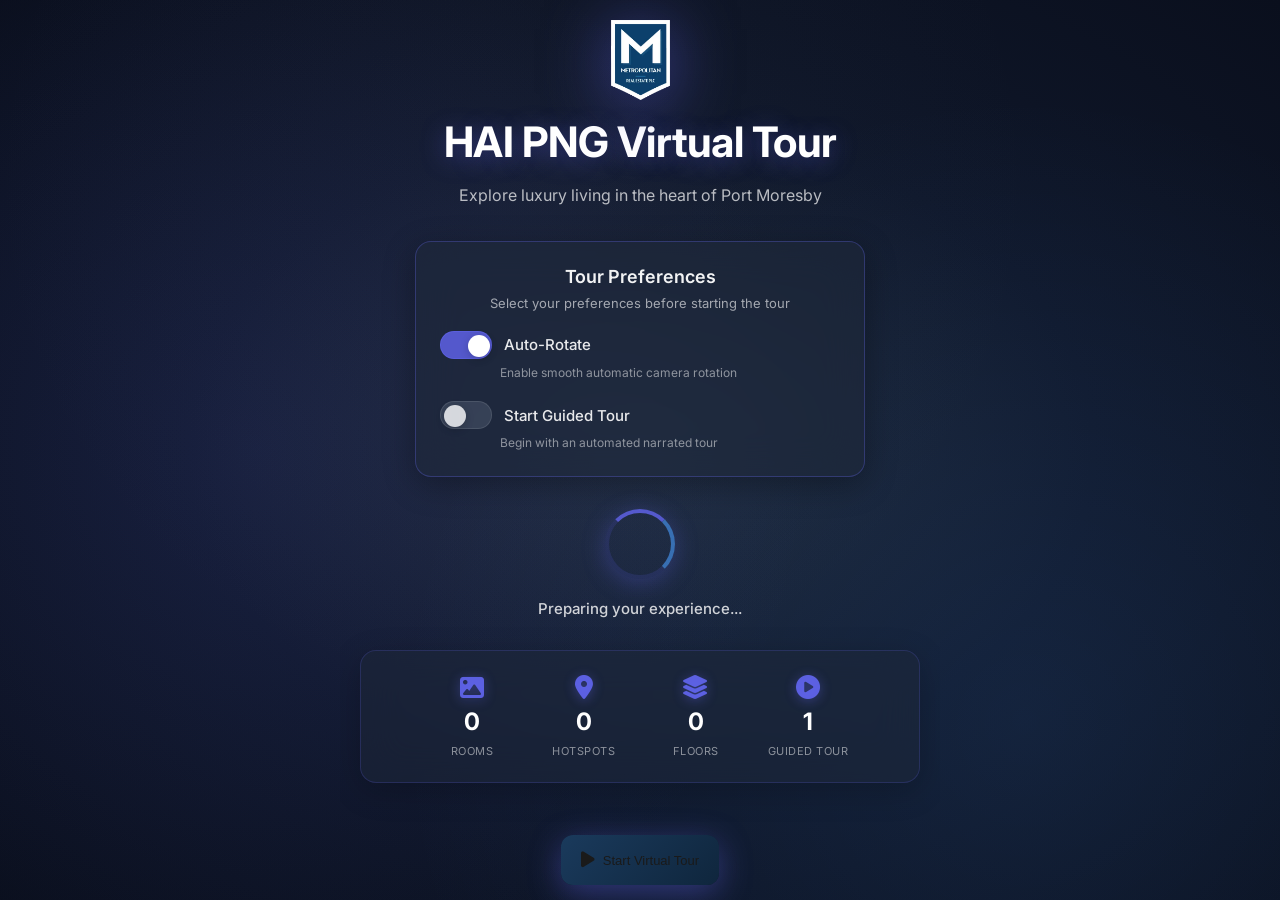
==== offline.html @ 05caba6c "Add PWA deployment docs, mobile fixes, and offline support - Add deployment documentation (DEPLOYMEN" ====
<!DOCTYPE html>
<html lang="en">
<head>
  <meta charset="UTF-8" />
  <meta name="viewport" content="width=device-width, initial-scale=1.0" />
  <meta name="theme-color" content="#6366f1" />
  <title>Offline - HAI PNG Virtual Tour</title>
  <style>
    :root {
      --primary: #6366f1;
      --primary-dark: #4f46e5;
      --secondary: #8b5cf6;
      --accent: #f59e0b;
      --bg-dark: #0f172a;
      --bg-card: #1e293b;
      --text: #f8fafc;
      --text-muted: #94a3b8;
      --success: #10b981;
      --error: #ef4444;
      --radius-md: 12px;
      --shadow-lg: 0 10px 15px -3px rgba(0, 0, 0, 0.3);
    }

    * {
      margin: 0;
      padding: 0;
      box-sizing: border-box;
    }

    body {
      font-family: 'Inter', -apple-system, BlinkMacSystemFont, 'Segoe UI', Roboto, sans-serif;
      background: linear-gradient(135deg, var(--bg-dark) 0%, #1e1b4b 100%);
      color: var(--text);
      min-height: 100vh;
      display: flex;
      align-items: center;
      justify-content: center;
      padding: 20px;
    }

    .offline-container {
      text-align: center;
      max-width: 500px;
      animation: fadeInUp 0.5s ease;
    }

    @keyframes fadeInUp {
      from {
        opacity: 0;
        transform: translateY(30px);
      }
      to {
        opacity: 1;
        transform: translateY(0);
      }
    }

    .offline-icon {
      font-size: 80px;
      margin-bottom: 24px;
      animation: pulse 2s ease infinite;
    }

    @keyframes pulse {
      0%, 100% {
        opacity: 1;
        transform: scale(1);
      }
      50% {
        opacity: 0.7;
        transform: scale(1.05);
      }
    }

    h1 {
      font-size: 32px;
      font-weight: 700;
      margin-bottom: 16px;
      background: linear-gradient(135deg, var(--primary), var(--secondary));
      -webkit-background-clip: text;
      -webkit-text-fill-color: transparent;
      background-clip: text;
    }

    p {
      color: var(--text-muted);
      line-height: 1.6;
      margin-bottom: 24px;
      font-size: 16px;
    }

    .offline-card {
      background: var(--bg-card);
      border-radius: var(--radius-md);
      padding: 24px;
      margin-bottom: 24px;
      box-shadow: var(--shadow-lg);
      border: 1px solid rgba(255, 255, 255, 0.1);
    }

    .status-indicator {
      display: flex;
      align-items: center;
      justify-content: center;
      gap: 12px;
      padding: 16px;
      background: rgba(239, 68, 68, 0.1);
      border-radius: var(--radius-md);
      border: 1px solid var(--error);
      margin-bottom: 20px;
    }

    .status-indicator.online {
      background: rgba(16, 185, 129, 0.1);
      border-color: var(--success);
    }

    .status-dot {
      width: 12px;
      height: 12px;
      border-radius: 50%;
      background: var(--error);
      animation: blink 1.5s ease infinite;
    }

    .status-indicator.online .status-dot {
      background: var(--success);
      animation: none;
    }

    @keyframes blink {
      0%, 100% { opacity: 1; }
      50% { opacity: 0.4; }
    }

    .retry-btn {
      background: linear-gradient(135deg, var(--primary), var(--primary-dark));
      color: white;
      border: none;
      padding: 14px 32px;
      border-radius: var(--radius-md);
      font-size: 16px;
      font-weight: 600;
      cursor: pointer;
      transition: all 0.3s ease;
      display: inline-flex;
      align-items: center;
      gap: 10px;
      box-shadow: var(--shadow-lg);
    }

    .retry-btn:hover {
      transform: translateY(-2px);
      box-shadow: 0 20px 25px -5px rgba(0, 0, 0, 0.4);
    }

    .retry-btn:active {
      transform: translateY(0);
    }

    .retry-btn i {
      font-size: 18px;
    }

    .tips-list {
      text-align: left;
      margin-top: 20px;
    }

    .tip-item {
      display: flex;
      align-items: flex-start;
      gap: 12px;
      padding: 12px;
      background: rgba(255, 255, 255, 0.05);
      border-radius: 8px;
      margin-bottom: 10px;
      font-size: 14px;
      color: var(--text-muted);
    }

    .tip-item i {
      color: var(--primary);
      font-size: 16px;
      margin-top: 2px;
    }

    .cache-info {
      margin-top: 24px;
      padding-top: 24px;
      border-top: 1px solid rgba(255, 255, 255, 0.1);
    }

    .cache-info h3 {
      font-size: 18px;
      margin-bottom: 12px;
      color: var(--text);
    }

    .cache-status {
      display: grid;
      grid-template-columns: repeat(2, 1fr);
      gap: 12px;
      margin-top: 16px;
    }

    .cache-stat {
      background: rgba(255, 255, 255, 0.05);
      padding: 16px;
      border-radius: var(--radius-md);
      text-align: center;
    }

    .cache-stat-value {
      font-size: 24px;
      font-weight: 700;
      color: var(--primary);
      margin-bottom: 4px;
    }

    .cache-stat-label {
      font-size: 12px;
      color: var(--text-muted);
      text-transform: uppercase;
      letter-spacing: 0.5px;
    }

    .logo {
      width: 80px;
      height: 80px;
      margin-bottom: 20px;
      object-fit: contain;
    }

    /* Responsive */
    @media (max-width: 480px) {
      h1 {
        font-size: 24px;
      }

      p {
        font-size: 14px;
      }

      .offline-icon {
        font-size: 60px;
      }

      .cache-status {
        grid-template-columns: 1fr;
      }
    }
  </style>
  <link rel="stylesheet" href="https://cdnjs.cloudflare.com/ajax/libs/font-awesome/6.5.1/css/all.min.css" />
</head>
<body>
  <div class="offline-container">
    <img src="media/tdv-import/skin/logo.png" alt="HAI PNG" class="logo" onerror="this.style.display='none'" />
    
    <div class="offline-icon">
      <i class="fas fa-wifi" style="color: var(--error);"></i>
    </div>

    <h1>You're Offline</h1>
    
    <p>
      It looks like you've lost your internet connection. 
      Don't worry - you can still access cached parts of the virtual tour.
    </p>

    <div class="offline-card">
      <div class="status-indicator" id="status-indicator">
        <span class="status-dot"></span>
        <span id="status-text">No Internet Connection</span>
      </div>

      <button class="retry-btn" onclick="retryConnection()">
        <i class="fas fa-sync-alt"></i>
        <span>Try Again</span>
      </button>

      <div class="tips-list">
        <div class="tip-item">
          <i class="fas fa-check-circle"></i>
          <span>Cached rooms and floor plans are still available</span>
        </div>
        <div class="tip-item">
          <i class="fas fa-check-circle"></i>
          <span>Previously loaded panoramas can be viewed</span>
        </div>
        <div class="tip-item">
          <i class="fas fa-check-circle"></i>
          <span>Navigation between cached scenes works offline</span>
        </div>
        <div class="tip-item">
          <i class="fas fa-exclamation-circle"></i>
          <span>New rooms and high-resolution images require connection</span>
        </div>
      </div>

      <div class="cache-info">
        <h3><i class="fas fa-database"></i> Cached Content</h3>
        <div class="cache-status">
          <div class="cache-stat">
            <div class="cache-stat-value" id="cached-scenes">-</div>
            <div class="cache-stat-label">Cached Scenes</div>
          </div>
          <div class="cache-stat">
            <div class="cache-stat-value" id="cached-size">-</div>
            <div class="cache-stat-label">Cache Size</div>
          </div>
        </div>
      </div>
    </div>

    <p style="font-size: 14px;">
      <i class="fas fa-info-circle"></i> 
      The app will automatically reload when your connection is restored.
    </p>
  </div>

  <script>
    // Monitor online status
    function updateStatus() {
      const indicator = document.getElementById('status-indicator');
      const statusText = document.getElementById('status-text');
      
      if (navigator.onLine) {
        indicator.classList.add('online');
        statusText.textContent = 'Connection Restored!';
        
        // Auto-reload after 1 second
        setTimeout(() => {
          window.location.reload();
        }, 1000);
      } else {
        indicator.classList.remove('online');
        statusText.textContent = 'No Internet Connection';
      }
    }

    // Retry connection
    function retryConnection() {
      if (navigator.onLine) {
        window.location.reload();
      } else {
        // Try to fetch a resource to test connection
        fetch('/?t=' + Date.now(), { 
          method: 'HEAD',
          cache: 'no-cache'
        })
          .then(() => {
            window.location.reload();
          })
          .catch(() => {
            // Still offline - show animation
            const btn = document.querySelector('.retry-btn');
            btn.style.animation = 'shake 0.5s ease';
            setTimeout(() => {
              btn.style.animation = '';
            }, 500);
          });
      }
    }

    // Listen for online/offline events
    window.addEventListener('online', updateStatus);
    window.addEventListener('offline', updateStatus);

    // Check cache status
    async function getCacheStatus() {
      try {
        if ('caches' in window) {
          const cacheNames = await caches.keys();
          let totalItems = 0;
          let totalSize = 0;

          for (const name of cacheNames) {
            if (name.startsWith('hai-tour-')) {
              const cache = await caches.open(name);
              const keys = await cache.keys();
              totalItems += keys.length;
              // Rough size estimate
              totalSize += keys.length * 100 * 1024;
            }
          }

          document.getElementById('cached-scenes').textContent = totalItems;
          document.getElementById('cached-size').textContent = formatSize(totalSize);
        }
      } catch (error) {
        console.error('Failed to get cache status:', error);
      }
    }

    function formatSize(bytes) {
      if (bytes === 0) return '0 B';
      const k = 1024;
      const sizes = ['B', 'KB', 'MB', 'GB'];
      const i = Math.floor(Math.log(bytes) / Math.log(k));
      return Math.round(bytes / Math.pow(k, i) * 10) / 10 + ' ' + sizes[i];
    }

    // Initialize
    updateStatus();
    getCacheStatus();

    // Check initial online status and redirect if online
    if (navigator.onLine) {
      setTimeout(() => {
        window.location.href = '/';
      }, 500);
    }
  </script>

  <style>
    @keyframes shake {
      0%, 100% { transform: translateX(0); }
      25% { transform: translateX(-5px); }
      75% { transform: translateX(5px); }
    }
  </style>
</body>
</html>
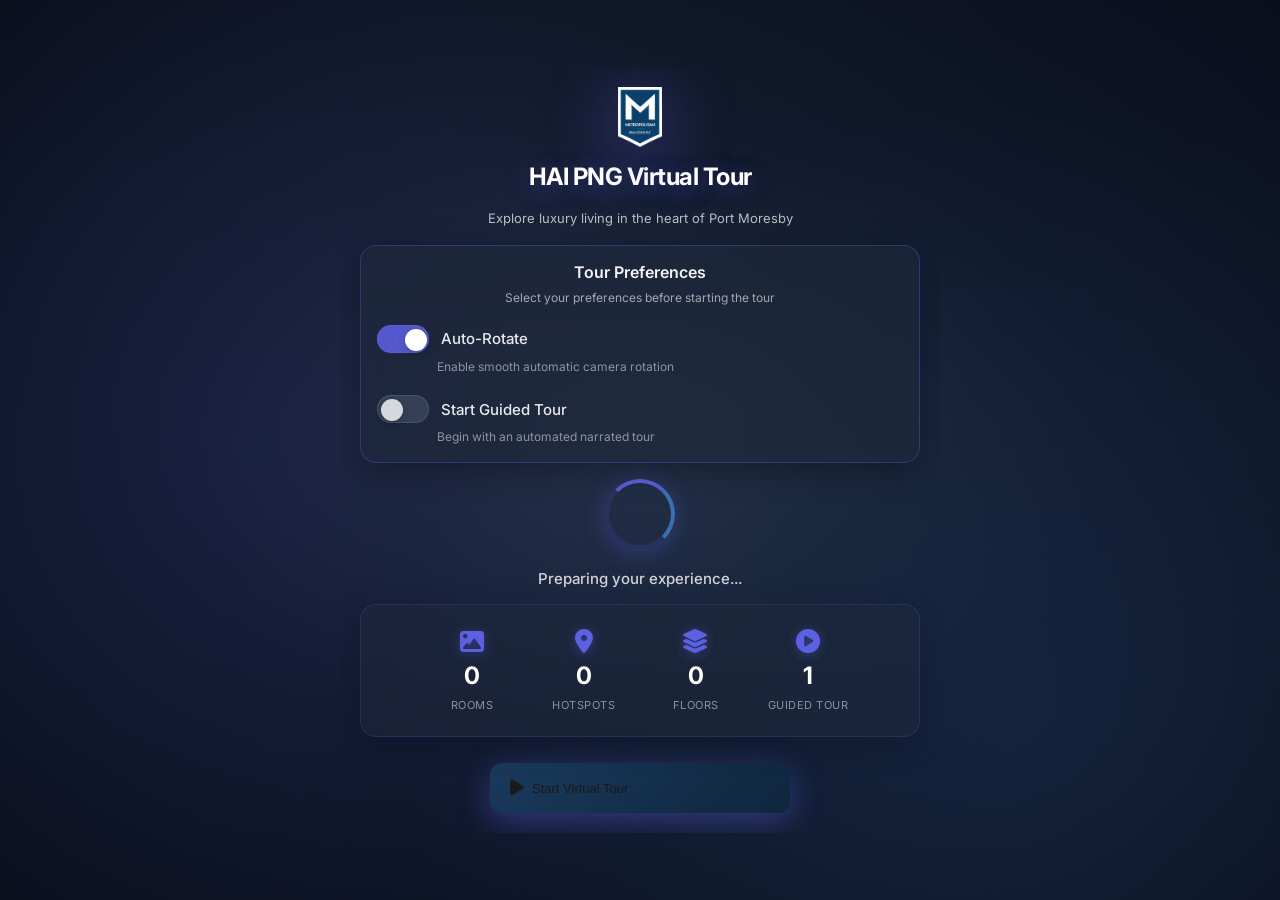
==== commit 0093bed1: "Revamp PWA from scratch (v7.0.0) Major overhaul of PWA implementation with modern best practices:  M" ====
--- a/offline.html
+++ b/offline.html
@@ -2,23 +2,36 @@
 <html lang="en">
 <head>
   <meta charset="UTF-8" />
-  <meta name="viewport" content="width=device-width, initial-scale=1.0" />
+  <meta name="viewport" content="width=device-width, initial-scale=1.0, viewport-fit=cover" />
   <meta name="theme-color" content="#6366f1" />
+  <meta name="apple-mobile-web-app-capable" content="yes" />
+  <meta name="apple-mobile-web-app-status-bar-style" content="black-translucent" />
   <title>Offline - HAI PNG Virtual Tour</title>
+  <link rel="manifest" href="/manifest.json" />
+  <link rel="icon" type="image/png" sizes="32x32" href="/media/pwa/favicon.ico" />
+  <link rel="apple-touch-icon" href="/media/pwa/apple-touch-icon.png" />
+  <link rel="stylesheet" href="https://cdnjs.cloudflare.com/ajax/libs/font-awesome/6.5.1/css/all.min.css" />
   <style>
     :root {
       --primary: #6366f1;
       --primary-dark: #4f46e5;
+      --primary-light: #818cf8;
       --secondary: #8b5cf6;
       --accent: #f59e0b;
       --bg-dark: #0f172a;
       --bg-card: #1e293b;
+      --bg-elevated: #334155;
       --text: #f8fafc;
       --text-muted: #94a3b8;
       --success: #10b981;
       --error: #ef4444;
+      --warning: #f59e0b;
+      --radius-sm: 8px;
       --radius-md: 12px;
-      --shadow-lg: 0 10px 15px -3px rgba(0, 0, 0, 0.3);
+      --radius-lg: 16px;
+      --shadow-md: 0 4px 6px -1px rgba(0, 0, 0, 0.3);
+      --shadow-lg: 0 10px 15px -3px rgba(0, 0, 0, 0.4);
+      --shadow-xl: 0 20px 25px -5px rgba(0, 0, 0, 0.5);
     }
 
     * {
@@ -29,25 +42,66 @@
 
     body {
       font-family: 'Inter', -apple-system, BlinkMacSystemFont, 'Segoe UI', Roboto, sans-serif;
-      background: linear-gradient(135deg, var(--bg-dark) 0%, #1e1b4b 100%);
+      background: linear-gradient(135deg, var(--bg-dark) 0%, #1e1b4b 50%, #312e81 100%);
       color: var(--text);
       min-height: 100vh;
       display: flex;
       align-items: center;
       justify-content: center;
       padding: 20px;
+      overflow-x: hidden;
+    }
+
+    /* Animated background */
+    .bg-animation {
+      position: fixed;
+      top: 0;
+      left: 0;
+      width: 100%;
+      height: 100%;
+      pointer-events: none;
+      overflow: hidden;
+      z-index: -1;
+    }
+
+    .bg-particle {
+      position: absolute;
+      width: 4px;
+      height: 4px;
+      background: var(--primary);
+      border-radius: 50%;
+      opacity: 0.3;
+      animation: float 15s infinite;
+    }
+
+    @keyframes float {
+      0%, 100% {
+        transform: translateY(100vh) rotate(0deg);
+        opacity: 0;
+      }
+      10% {
+        opacity: 0.3;
+      }
+      90% {
+        opacity: 0.3;
+      }
+      100% {
+        transform: translateY(-100vh) rotate(720deg);
+        opacity: 0;
+      }
     }
 
     .offline-container {
       text-align: center;
-      max-width: 500px;
-      animation: fadeInUp 0.5s ease;
+      max-width: 600px;
+      width: 100%;
+      animation: fadeInUp 0.6s ease;
     }
 
     @keyframes fadeInUp {
       from {
         opacity: 0;
-        transform: translateY(30px);
+        transform: translateY(40px);
       }
       to {
         opacity: 1;
@@ -55,47 +109,113 @@
       }
     }
 
+    .logo {
+      width: 100px;
+      height: 100px;
+      margin-bottom: 24px;
+      object-fit: contain;
+      filter: drop-shadow(0 0 20px rgba(99, 102, 241, 0.4));
+      animation: logoPulse 3s ease infinite;
+    }
+
+    @keyframes logoPulse {
+      0%, 100% {
+        filter: drop-shadow(0 0 20px rgba(99, 102, 241, 0.4));
+        transform: scale(1);
+      }
+      50% {
+        filter: drop-shadow(0 0 30px rgba(99, 102, 241, 0.6));
+        transform: scale(1.05);
+      }
+    }
+
+    .offline-icon-wrapper {
+      position: relative;
+      display: inline-block;
+      margin-bottom: 24px;
+    }
+
     .offline-icon {
       font-size: 80px;
-      margin-bottom: 24px;
-      animation: pulse 2s ease infinite;
-    }
-
-    @keyframes pulse {
-      0%, 100% {
-        opacity: 1;
-        transform: scale(1);
-      }
-      50% {
-        opacity: 0.7;
-        transform: scale(1.05);
-      }
-    }
-
-    h1 {
-      font-size: 32px;
-      font-weight: 700;
-      margin-bottom: 16px;
       background: linear-gradient(135deg, var(--primary), var(--secondary));
       -webkit-background-clip: text;
       -webkit-text-fill-color: transparent;
       background-clip: text;
-    }
-
-    p {
+      animation: pulse 2s ease infinite;
+    }
+
+    .offline-icon-ring {
+      position: absolute;
+      top: 50%;
+      left: 50%;
+      transform: translate(-50%, -50%);
+      width: 120px;
+      height: 120px;
+      border: 2px solid var(--primary);
+      border-radius: 50%;
+      animation: ripple 2s ease-out infinite;
+      opacity: 0;
+    }
+
+    .offline-icon-ring:nth-child(2) {
+      animation-delay: 0.6s;
+    }
+
+    .offline-icon-ring:nth-child(3) {
+      animation-delay: 1.2s;
+    }
+
+    @keyframes ripple {
+      0% {
+        width: 80px;
+        height: 80px;
+        opacity: 0.8;
+      }
+      100% {
+        width: 200px;
+        height: 200px;
+        opacity: 0;
+      }
+    }
+
+    @keyframes pulse {
+      0%, 100% {
+        transform: scale(1);
+      }
+      50% {
+        transform: scale(1.1);
+      }
+    }
+
+    h1 {
+      font-size: 36px;
+      font-weight: 800;
+      margin-bottom: 16px;
+      background: linear-gradient(135deg, var(--primary), var(--secondary), var(--primary-light));
+      -webkit-background-clip: text;
+      -webkit-text-fill-color: transparent;
+      background-clip: text;
+      letter-spacing: -0.5px;
+    }
+
+    .subtitle {
       color: var(--text-muted);
       line-height: 1.6;
-      margin-bottom: 24px;
+      margin-bottom: 32px;
       font-size: 16px;
-    }
-
-    .offline-card {
+      max-width: 500px;
+      margin-left: auto;
+      margin-right: auto;
+    }
+
+    .status-card {
       background: var(--bg-card);
-      border-radius: var(--radius-md);
+      border-radius: var(--radius-lg);
       padding: 24px;
       margin-bottom: 24px;
       box-shadow: var(--shadow-lg);
       border: 1px solid rgba(255, 255, 255, 0.1);
+      backdrop-filter: blur(10px);
     }
 
     .status-indicator {
@@ -106,13 +226,14 @@
       padding: 16px;
       background: rgba(239, 68, 68, 0.1);
       border-radius: var(--radius-md);
-      border: 1px solid var(--error);
+      border: 1px solid rgba(239, 68, 68, 0.3);
       margin-bottom: 20px;
+      transition: all 0.3s ease;
     }
 
     .status-indicator.online {
       background: rgba(16, 185, 129, 0.1);
-      border-color: var(--success);
+      border-color: rgba(16, 185, 129, 0.3);
     }
 
     .status-dot {
@@ -121,11 +242,13 @@
       border-radius: 50%;
       background: var(--error);
       animation: blink 1.5s ease infinite;
+      box-shadow: 0 0 10px var(--error);
     }
 
     .status-indicator.online .status-dot {
       background: var(--success);
       animation: none;
+      box-shadow: 0 0 10px var(--success);
     }
 
     @keyframes blink {
@@ -133,112 +256,237 @@
       50% { opacity: 0.4; }
     }
 
-    .retry-btn {
-      background: linear-gradient(135deg, var(--primary), var(--primary-dark));
-      color: white;
-      border: none;
-      padding: 14px 32px;
+    .status-text {
+      font-size: 15px;
+      font-weight: 600;
+    }
+
+    .action-buttons {
+      display: flex;
+      gap: 12px;
+      justify-content: center;
+      flex-wrap: wrap;
+      margin-bottom: 20px;
+    }
+
+    .btn {
+      display: inline-flex;
+      align-items: center;
+      gap: 10px;
+      padding: 14px 28px;
       border-radius: var(--radius-md);
-      font-size: 16px;
+      font-size: 15px;
       font-weight: 600;
       cursor: pointer;
       transition: all 0.3s ease;
-      display: inline-flex;
-      align-items: center;
-      gap: 10px;
+      border: none;
+      text-decoration: none;
+    }
+
+    .btn-primary {
+      background: linear-gradient(135deg, var(--primary), var(--primary-dark));
+      color: white;
+      box-shadow: var(--shadow-md);
+    }
+
+    .btn-primary:hover {
+      transform: translateY(-2px);
       box-shadow: var(--shadow-lg);
     }
 
-    .retry-btn:hover {
-      transform: translateY(-2px);
-      box-shadow: 0 20px 25px -5px rgba(0, 0, 0, 0.4);
-    }
-
-    .retry-btn:active {
+    .btn-primary:active {
       transform: translateY(0);
     }
 
-    .retry-btn i {
-      font-size: 18px;
-    }
-
-    .tips-list {
+    .btn-secondary {
+      background: var(--bg-elevated);
+      color: var(--text);
+      border: 1px solid rgba(255, 255, 255, 0.1);
+    }
+
+    .btn-secondary:hover {
+      background: var(--bg-card);
+      border-color: var(--primary);
+    }
+
+    .features-grid {
+      display: grid;
+      grid-template-columns: repeat(auto-fit, minmax(200px, 1fr));
+      gap: 12px;
+      margin-top: 20px;
       text-align: left;
-      margin-top: 20px;
-    }
-
-    .tip-item {
+    }
+
+    .feature-item {
       display: flex;
       align-items: flex-start;
       gap: 12px;
-      padding: 12px;
+      padding: 16px;
       background: rgba(255, 255, 255, 0.05);
-      border-radius: 8px;
-      margin-bottom: 10px;
+      border-radius: var(--radius-md);
+      border: 1px solid rgba(255, 255, 255, 0.05);
+      transition: all 0.3s ease;
+    }
+
+    .feature-item:hover {
+      background: rgba(255, 255, 255, 0.08);
+      border-color: rgba(99, 102, 241, 0.3);
+      transform: translateY(-2px);
+    }
+
+    .feature-icon {
+      width: 40px;
+      height: 40px;
+      display: flex;
+      align-items: center;
+      justify-content: center;
+      background: linear-gradient(135deg, var(--primary), var(--secondary));
+      border-radius: var(--radius-sm);
+      flex-shrink: 0;
+    }
+
+    .feature-icon i {
+      font-size: 18px;
+      color: white;
+    }
+
+    .feature-content {
+      flex: 1;
+    }
+
+    .feature-title {
       font-size: 14px;
+      font-weight: 600;
+      margin-bottom: 4px;
+      color: var(--text);
+    }
+
+    .feature-desc {
+      font-size: 13px;
       color: var(--text-muted);
-    }
-
-    .tip-item i {
-      color: var(--primary);
-      font-size: 16px;
-      margin-top: 2px;
-    }
-
-    .cache-info {
+      line-height: 1.4;
+    }
+
+    .cache-stats {
       margin-top: 24px;
       padding-top: 24px;
       border-top: 1px solid rgba(255, 255, 255, 0.1);
     }
 
-    .cache-info h3 {
+    .cache-stats h3 {
       font-size: 18px;
-      margin-bottom: 12px;
+      margin-bottom: 16px;
       color: var(--text);
-    }
-
-    .cache-status {
+      display: flex;
+      align-items: center;
+      gap: 8px;
+    }
+
+    .cache-stats h3 i {
+      color: var(--primary);
+    }
+
+    .stats-grid {
       display: grid;
-      grid-template-columns: repeat(2, 1fr);
+      grid-template-columns: repeat(auto-fit, minmax(120px, 1fr));
       gap: 12px;
-      margin-top: 16px;
-    }
-
-    .cache-stat {
+    }
+
+    .stat-card {
       background: rgba(255, 255, 255, 0.05);
       padding: 16px;
       border-radius: var(--radius-md);
       text-align: center;
-    }
-
-    .cache-stat-value {
-      font-size: 24px;
+      border: 1px solid rgba(255, 255, 255, 0.05);
+      transition: all 0.3s ease;
+    }
+
+    .stat-card:hover {
+      border-color: rgba(99, 102, 241, 0.3);
+      background: rgba(255, 255, 255, 0.08);
+    }
+
+    .stat-value {
+      font-size: 28px;
       font-weight: 700;
-      color: var(--primary);
+      background: linear-gradient(135deg, var(--primary), var(--secondary));
+      -webkit-background-clip: text;
+      -webkit-text-fill-color: transparent;
+      background-clip: text;
       margin-bottom: 4px;
     }
 
-    .cache-stat-label {
+    .stat-label {
       font-size: 12px;
       color: var(--text-muted);
       text-transform: uppercase;
       letter-spacing: 0.5px;
-    }
-
-    .logo {
-      width: 80px;
-      height: 80px;
-      margin-bottom: 20px;
-      object-fit: contain;
+      font-weight: 500;
+    }
+
+    .tips-section {
+      margin-top: 24px;
+      padding: 20px;
+      background: rgba(99, 102, 241, 0.1);
+      border-radius: var(--radius-md);
+      border: 1px solid rgba(99, 102, 241, 0.2);
+    }
+
+    .tips-section h4 {
+      font-size: 16px;
+      margin-bottom: 12px;
+      color: var(--primary-light);
+      display: flex;
+      align-items: center;
+      gap: 8px;
+    }
+
+    .tips-list {
+      list-style: none;
+      padding: 0;
+    }
+
+    .tip-item {
+      display: flex;
+      align-items: flex-start;
+      gap: 10px;
+      padding: 8px 0;
+      font-size: 14px;
+      color: var(--text-muted);
+    }
+
+    .tip-item i {
+      color: var(--success);
+      margin-top: 2px;
+      flex-shrink: 0;
+    }
+
+    .tip-item.warning i {
+      color: var(--warning);
+    }
+
+    /* Loading spinner */
+    .spinner {
+      width: 40px;
+      height: 40px;
+      border: 3px solid rgba(99, 102, 241, 0.2);
+      border-top-color: var(--primary);
+      border-radius: 50%;
+      animation: spin 1s linear infinite;
+      margin: 20px auto;
+    }
+
+    @keyframes spin {
+      to { transform: rotate(360deg); }
     }
 
     /* Responsive */
-    @media (max-width: 480px) {
+    @media (max-width: 640px) {
       h1 {
-        font-size: 24px;
-      }
-
-      p {
+        font-size: 28px;
+      }
+
+      .subtitle {
         font-size: 14px;
       }
 
@@ -246,93 +494,187 @@
         font-size: 60px;
       }
 
-      .cache-status {
+      .logo {
+        width: 80px;
+        height: 80px;
+      }
+
+      .action-buttons {
+        flex-direction: column;
+      }
+
+      .btn {
+        width: 100%;
+        justify-content: center;
+      }
+
+      .features-grid {
         grid-template-columns: 1fr;
       }
+
+      .stats-grid {
+        grid-template-columns: repeat(2, 1fr);
+      }
     }
   </style>
-  <link rel="stylesheet" href="https://cdnjs.cloudflare.com/ajax/libs/font-awesome/6.5.1/css/all.min.css" />
 </head>
 <body>
+  <!-- Background animation -->
+  <div class="bg-animation" id="bg-animation"></div>
+
   <div class="offline-container">
-    <img src="media/tdv-import/skin/logo.png" alt="HAI PNG" class="logo" onerror="this.style.display='none'" />
-    
-    <div class="offline-icon">
-      <i class="fas fa-wifi" style="color: var(--error);"></i>
+    <!-- Logo -->
+    <img src="/media/tdv-import/skin/logo.png" alt="HAI PNG" class="logo" 
+         onerror="this.onerror=null; this.style.background='linear-gradient(135deg, var(--primary), var(--secondary))'; this.style.borderRadius='16px';" />
+
+    <!-- Offline Icon -->
+    <div class="offline-icon-wrapper">
+      <div class="offline-icon-ring"></div>
+      <div class="offline-icon-ring"></div>
+      <div class="offline-icon-ring"></div>
+      <i class="fas fa-wifi offline-icon"></i>
     </div>
 
+    <!-- Title -->
     <h1>You're Offline</h1>
-    
-    <p>
-      It looks like you've lost your internet connection. 
-      Don't worry - you can still access cached parts of the virtual tour.
+    <p class="subtitle">
+      No worries! You can still access cached parts of the virtual tour.
+      Your connection will be automatically restored when you're back online.
     </p>
 
-    <div class="offline-card">
+    <!-- Status Card -->
+    <div class="status-card">
+      <!-- Connection Status -->
       <div class="status-indicator" id="status-indicator">
         <span class="status-dot"></span>
-        <span id="status-text">No Internet Connection</span>
+        <span class="status-text" id="status-text">No Internet Connection</span>
       </div>
 
-      <button class="retry-btn" onclick="retryConnection()">
-        <i class="fas fa-sync-alt"></i>
-        <span>Try Again</span>
-      </button>
-
-      <div class="tips-list">
-        <div class="tip-item">
-          <i class="fas fa-check-circle"></i>
-          <span>Cached rooms and floor plans are still available</span>
+      <!-- Action Buttons -->
+      <div class="action-buttons">
+        <button class="btn btn-primary" onclick="retryConnection()">
+          <i class="fas fa-sync-alt"></i>
+          <span>Try Again</span>
+        </button>
+        <a href="/index.html" class="btn btn-secondary">
+          <i class="fas fa-home"></i>
+          <span>Go Home</span>
+        </a>
+      </div>
+
+      <!-- Features -->
+      <div class="features-grid">
+        <div class="feature-item">
+          <div class="feature-icon">
+            <i class="fas fa-check"></i>
+          </div>
+          <div class="feature-content">
+            <div class="feature-title">Cached Scenes</div>
+            <div class="feature-desc">Previously loaded rooms are available offline</div>
+          </div>
         </div>
-        <div class="tip-item">
-          <i class="fas fa-check-circle"></i>
-          <span>Previously loaded panoramas can be viewed</span>
+        <div class="feature-item">
+          <div class="feature-icon">
+            <i class="fas fa-layer-group"></i>
+          </div>
+          <div class="feature-content">
+            <div class="feature-title">Floor Plans</div>
+            <div class="feature-desc">View cached floor plan layouts</div>
+          </div>
         </div>
-        <div class="tip-item">
-          <i class="fas fa-check-circle"></i>
-          <span>Navigation between cached scenes works offline</span>
+        <div class="feature-item">
+          <div class="feature-icon">
+            <i class="fas fa-compass"></i>
+          </div>
+          <div class="feature-content">
+            <div class="feature-title">Navigation</div>
+            <div class="feature-desc">Navigate between cached scenes</div>
+          </div>
         </div>
-        <div class="tip-item">
-          <i class="fas fa-exclamation-circle"></i>
-          <span>New rooms and high-resolution images require connection</span>
+        <div class="feature-item warning">
+          <div class="feature-icon">
+            <i class="fas fa-exclamation-triangle"></i>
+          </div>
+          <div class="feature-content">
+            <div class="feature-title">Limited Access</div>
+            <div class="feature-desc">New content requires internet connection</div>
+          </div>
         </div>
       </div>
 
-      <div class="cache-info">
+      <!-- Cache Stats -->
+      <div class="cache-stats">
         <h3><i class="fas fa-database"></i> Cached Content</h3>
-        <div class="cache-status">
-          <div class="cache-stat">
-            <div class="cache-stat-value" id="cached-scenes">-</div>
-            <div class="cache-stat-label">Cached Scenes</div>
-          </div>
-          <div class="cache-stat">
-            <div class="cache-stat-value" id="cached-size">-</div>
-            <div class="cache-stat-label">Cache Size</div>
+        <div class="stats-grid">
+          <div class="stat-card">
+            <div class="stat-value" id="stat-scenes">-</div>
+            <div class="stat-label">Scenes</div>
+          </div>
+          <div class="stat-card">
+            <div class="stat-value" id="stat-size">-</div>
+            <div class="stat-label">Cache Size</div>
+          </div>
+          <div class="stat-card">
+            <div class="stat-value" id="stat-ready">-</div>
+            <div class="stat-label">Ready</div>
+          </div>
+          <div class="stat-card">
+            <div class="stat-value" id="stat-version">-</div>
+            <div class="stat-label">Version</div>
           </div>
         </div>
       </div>
     </div>
 
-    <p style="font-size: 14px;">
-      <i class="fas fa-info-circle"></i> 
-      The app will automatically reload when your connection is restored.
-    </p>
+    <!-- Tips Section -->
+    <div class="tips-section">
+      <h4><i class="fas fa-lightbulb"></i> Tips</h4>
+      <ul class="tips-list">
+        <li class="tip-item">
+          <i class="fas fa-check-circle"></i>
+          <span>The app will automatically reload when your connection is restored</span>
+        </li>
+        <li class="tip-item">
+          <i class="fas fa-check-circle"></i>
+          <span>Download more content for offline use when you're back online</span>
+        </li>
+        <li class="tip-item">
+          <i class="fas fa-check-circle"></i>
+          <span>Check your WiFi settings or mobile data connection</span>
+        </li>
+      </ul>
+    </div>
   </div>
 
   <script>
+    // Create background particles
+    function createParticles() {
+      const container = document.getElementById('bg-animation');
+      const particleCount = 20;
+
+      for (let i = 0; i < particleCount; i++) {
+        const particle = document.createElement('div');
+        particle.className = 'bg-particle';
+        particle.style.left = Math.random() * 100 + '%';
+        particle.style.animationDelay = Math.random() * 15 + 's';
+        particle.style.animationDuration = (15 + Math.random() * 10) + 's';
+        container.appendChild(particle);
+      }
+    }
+
     // Monitor online status
     function updateStatus() {
       const indicator = document.getElementById('status-indicator');
       const statusText = document.getElementById('status-text');
-      
+
       if (navigator.onLine) {
         indicator.classList.add('online');
-        statusText.textContent = 'Connection Restored!';
-        
-        // Auto-reload after 1 second
+        statusText.textContent = 'Connection Restored! Reloading...';
+
+        // Auto-reload after 1.5 seconds
         setTimeout(() => {
-          window.location.reload();
-        }, 1000);
+          window.location.href = '/index.html';
+        }, 1500);
       } else {
         indicator.classList.remove('online');
         statusText.textContent = 'No Internet Connection';
@@ -340,60 +682,120 @@
     }
 
     // Retry connection
-    function retryConnection() {
+    async function retryConnection() {
+      const btn = event.currentTarget;
+      const originalContent = btn.innerHTML;
+      
+      // Show loading state
+      btn.innerHTML = '<i class="fas fa-spinner fa-spin"></i><span>Checking...</span>';
+      btn.disabled = true;
+
       if (navigator.onLine) {
-        window.location.reload();
-      } else {
         // Try to fetch a resource to test connection
-        fetch('/?t=' + Date.now(), { 
-          method: 'HEAD',
-          cache: 'no-cache'
-        })
-          .then(() => {
-            window.location.reload();
-          })
-          .catch(() => {
-            // Still offline - show animation
-            const btn = document.querySelector('.retry-btn');
-            btn.style.animation = 'shake 0.5s ease';
-            setTimeout(() => {
-              btn.style.animation = '';
-            }, 500);
+        try {
+          const response = await fetch('/index.html?t=' + Date.now(), {
+            method: 'HEAD',
+            cache: 'no-cache'
           });
-      }
-    }
-
-    // Listen for online/offline events
-    window.addEventListener('online', updateStatus);
-    window.addEventListener('offline', updateStatus);
-
-    // Check cache status
+
+          if (response.ok) {
+            window.location.href = '/index.html';
+            return;
+          }
+        } catch (error) {
+          console.log('Connection test failed:', error);
+        }
+      }
+
+      // Still offline
+      btn.innerHTML = originalContent;
+      btn.disabled = false;
+
+      // Shake animation
+      btn.style.animation = 'shake 0.5s ease';
+      setTimeout(() => {
+        btn.style.animation = '';
+      }, 500);
+    }
+
+    // Get cache status from service worker
     async function getCacheStatus() {
       try {
-        if ('caches' in window) {
-          const cacheNames = await caches.keys();
-          let totalItems = 0;
-          let totalSize = 0;
-
-          for (const name of cacheNames) {
-            if (name.startsWith('hai-tour-')) {
-              const cache = await caches.open(name);
-              const keys = await cache.keys();
-              totalItems += keys.length;
-              // Rough size estimate
-              totalSize += keys.length * 100 * 1024;
+        if ('serviceWorker' in navigator && 'caches' in window) {
+          // Try to get status from SW
+          if (navigator.serviceWorker.controller) {
+            const status = await new Promise((resolve) => {
+              const channel = new MessageChannel();
+              channel.port1.onmessage = (event) => {
+                resolve(event.data);
+              };
+              navigator.serviceWorker.controller.postMessage(
+                { type: 'GET_OFFLINE_STATUS' },
+                [channel.port2]
+              );
+            });
+
+            updateCacheStats(status);
+          } else {
+            // Fallback: check caches directly
+            const cacheNames = await caches.keys();
+            let totalItems = 0;
+            let totalSize = 0;
+
+            for (const name of cacheNames) {
+              if (name.startsWith('hai-tour-')) {
+                const cache = await caches.open(name);
+                const keys = await cache.keys();
+                totalItems += keys.length;
+                totalSize += keys.length * 100 * 1024; // Rough estimate
+              }
             }
+
+            updateCacheStats({
+              totalCount: totalItems,
+              estimatedSize: totalSize,
+              isReadyForOffline: totalItems > 10,
+              version: 'unknown'
+            });
           }
-
-          document.getElementById('cached-scenes').textContent = totalItems;
-          document.getElementById('cached-size').textContent = formatSize(totalSize);
         }
       } catch (error) {
         console.error('Failed to get cache status:', error);
       }
     }
 
-    function formatSize(bytes) {
+    // Update cache stats UI
+    function updateCacheStats(status) {
+      const scenesEl = document.getElementById('stat-scenes');
+      const sizeEl = document.getElementById('stat-size');
+      const readyEl = document.getElementById('stat-ready');
+      const versionEl = document.getElementById('stat-version');
+
+      if (scenesEl) {
+        scenesEl.textContent = status.totalCount || 0;
+      }
+
+      if (sizeEl) {
+        sizeEl.textContent = formatBytes(status.estimatedSize || 0);
+      }
+
+      if (readyEl) {
+        if (status.isReadyForOffline) {
+          readyEl.textContent = 'Yes ✓';
+          readyEl.style.color = 'var(--success)';
+        } else {
+          readyEl.textContent = 'No';
+          readyEl.style.color = 'var(--warning)';
+        }
+      }
+
+      if (versionEl) {
+        versionEl.textContent = status.version || '-';
+      }
+    }
+
+    // Format bytes to human-readable string
+    function formatBytes(bytes) {
       if (bytes === 0) return '0 B';
       const k = 1024;
       const sizes = ['B', 'KB', 'MB', 'GB'];
@@ -401,15 +803,20 @@
       return Math.round(bytes / Math.pow(k, i) * 10) / 10 + ' ' + sizes[i];
     }
 
+    // Listen for online/offline events
+    window.addEventListener('online', updateStatus);
+    window.addEventListener('offline', updateStatus);
+
     // Initialize
+    createParticles();
     updateStatus();
     getCacheStatus();
 
     // Check initial online status and redirect if online
     if (navigator.onLine) {
       setTimeout(() => {
-        window.location.href = '/';
-      }, 500);
+        window.location.href = '/index.html';
+      }, 1000);
     }
   </script>
 
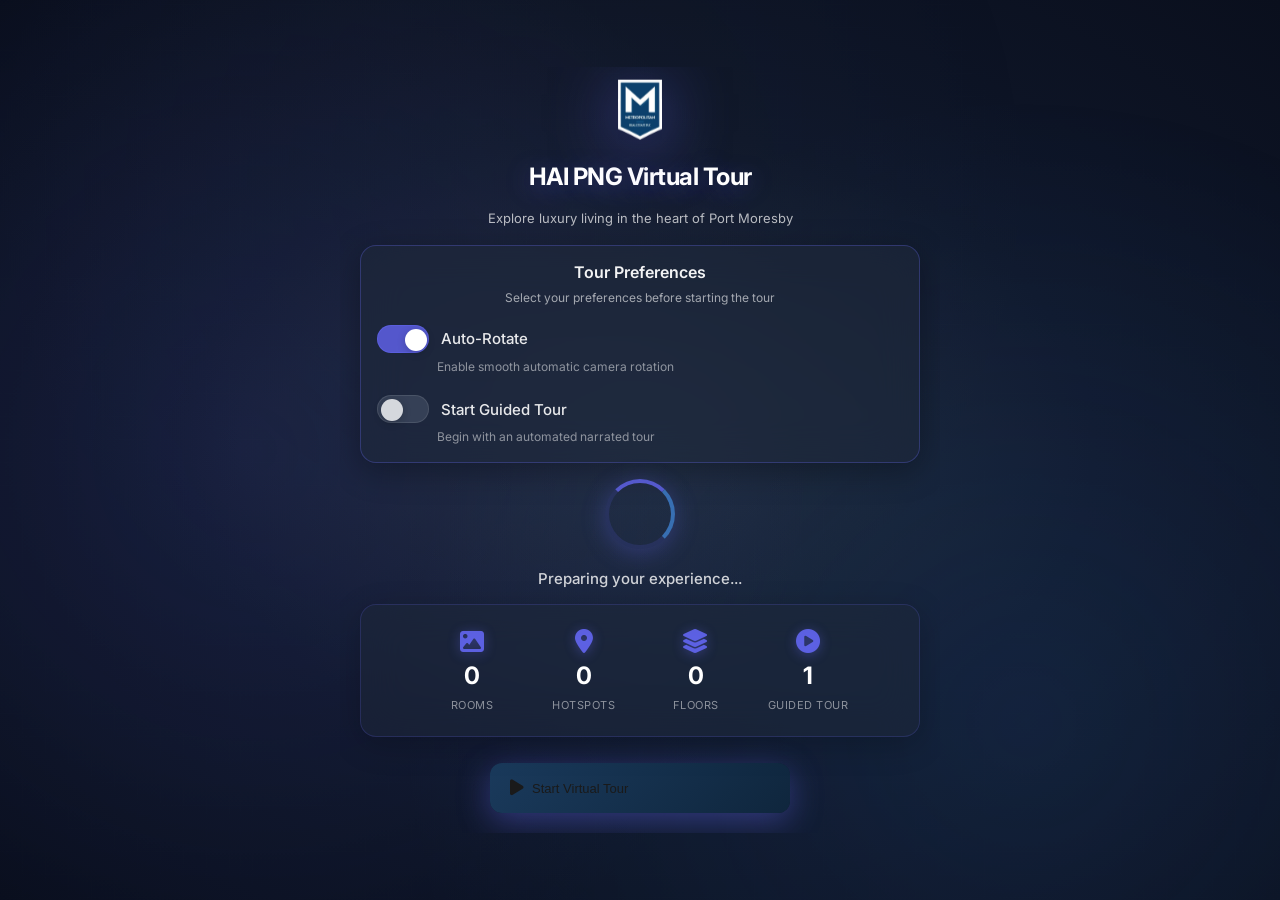
==== commit a5d8b970: "Fix PWA critical bugs, enable full offline on first boot Critical: - Fix broken eventWaitUntil scope" ====
--- a/offline.html
+++ b/offline.html
@@ -3,829 +3,323 @@
 <head>
   <meta charset="UTF-8" />
   <meta name="viewport" content="width=device-width, initial-scale=1.0, viewport-fit=cover" />
-  <meta name="theme-color" content="#6366f1" />
-  <meta name="apple-mobile-web-app-capable" content="yes" />
-  <meta name="apple-mobile-web-app-status-bar-style" content="black-translucent" />
-  <title>Offline - HAI PNG Virtual Tour</title>
-  <link rel="manifest" href="/manifest.json" />
-  <link rel="icon" type="image/png" sizes="32x32" href="/media/pwa/favicon.ico" />
-  <link rel="apple-touch-icon" href="/media/pwa/apple-touch-icon.png" />
-  <link rel="stylesheet" href="https://cdnjs.cloudflare.com/ajax/libs/font-awesome/6.5.1/css/all.min.css" />
+  <meta name="theme-color" content="#0f172a" />
+  <title>Offline — HAI PNG Virtual Tour</title>
+  <link rel="manifest" href="./manifest.json" />
+  <link rel="icon" type="image/png" sizes="32x32" href="./media/pwa/favicon.ico" />
   <style>
     :root {
-      --primary: #6366f1;
-      --primary-dark: #4f46e5;
-      --primary-light: #818cf8;
-      --secondary: #8b5cf6;
-      --accent: #f59e0b;
-      --bg-dark: #0f172a;
-      --bg-card: #1e293b;
-      --bg-elevated: #334155;
-      --text: #f8fafc;
-      --text-muted: #94a3b8;
+      --bg: #0f172a;
+      --surface: #1e293b;
+      --border: #334155;
+      --text: #e2e8f0;
+      --muted: #94a3b8;
+      --accent: #6366f1;
       --success: #10b981;
+      --warn: #f59e0b;
       --error: #ef4444;
-      --warning: #f59e0b;
-      --radius-sm: 8px;
-      --radius-md: 12px;
-      --radius-lg: 16px;
-      --shadow-md: 0 4px 6px -1px rgba(0, 0, 0, 0.3);
-      --shadow-lg: 0 10px 15px -3px rgba(0, 0, 0, 0.4);
-      --shadow-xl: 0 20px 25px -5px rgba(0, 0, 0, 0.5);
-    }
-
-    * {
-      margin: 0;
-      padding: 0;
-      box-sizing: border-box;
-    }
+    }
+
+    *, *::before, *::after { margin: 0; padding: 0; box-sizing: border-box; }
 
     body {
-      font-family: 'Inter', -apple-system, BlinkMacSystemFont, 'Segoe UI', Roboto, sans-serif;
-      background: linear-gradient(135deg, var(--bg-dark) 0%, #1e1b4b 50%, #312e81 100%);
+      font-family: -apple-system, BlinkMacSystemFont, "Segoe UI", system-ui, sans-serif;
+      background: var(--bg);
       color: var(--text);
       min-height: 100vh;
       display: flex;
       align-items: center;
       justify-content: center;
-      padding: 20px;
-      overflow-x: hidden;
-    }
-
-    /* Animated background */
-    .bg-animation {
-      position: fixed;
-      top: 0;
-      left: 0;
+      padding: 24px;
+    }
+
+    .offline-wrap {
+      max-width: 480px;
       width: 100%;
-      height: 100%;
-      pointer-events: none;
-      overflow: hidden;
-      z-index: -1;
-    }
-
-    .bg-particle {
-      position: absolute;
-      width: 4px;
-      height: 4px;
-      background: var(--primary);
+      text-align: center;
+    }
+
+    /* Logo */
+    .logo {
+      width: 56px;
+      height: 56px;
+      object-fit: contain;
+      margin-bottom: 20px;
+      border-radius: 12px;
+    }
+
+    h1 {
+      font-size: 24px;
+      font-weight: 700;
+      letter-spacing: -0.3px;
+      margin-bottom: 8px;
+      color: var(--text);
+    }
+
+    .subtitle {
+      font-size: 15px;
+      color: var(--muted);
+      line-height: 1.5;
+      margin-bottom: 32px;
+    }
+
+    /* Status pill */
+    .status-pill {
+      display: inline-flex;
+      align-items: center;
+      gap: 8px;
+      padding: 10px 20px;
+      border-radius: 999px;
+      font-size: 14px;
+      font-weight: 600;
+      margin-bottom: 28px;
+      background: rgba(239, 68, 68, 0.12);
+      color: var(--error);
+      border: 1px solid rgba(239, 68, 68, 0.25);
+    }
+    .status-pill.online {
+      background: rgba(16, 185, 129, 0.12);
+      color: var(--success);
+      border-color: rgba(16, 185, 129, 0.25);
+    }
+    .status-dot {
+      width: 8px;
+      height: 8px;
       border-radius: 50%;
-      opacity: 0.3;
-      animation: float 15s infinite;
-    }
-
-    @keyframes float {
-      0%, 100% {
-        transform: translateY(100vh) rotate(0deg);
-        opacity: 0;
-      }
-      10% {
-        opacity: 0.3;
-      }
-      90% {
-        opacity: 0.3;
-      }
-      100% {
-        transform: translateY(-100vh) rotate(720deg);
-        opacity: 0;
-      }
-    }
-
-    .offline-container {
-      text-align: center;
-      max-width: 600px;
-      width: 100%;
-      animation: fadeInUp 0.6s ease;
-    }
-
-    @keyframes fadeInUp {
-      from {
-        opacity: 0;
-        transform: translateY(40px);
-      }
-      to {
-        opacity: 1;
-        transform: translateY(0);
-      }
-    }
-
-    .logo {
-      width: 100px;
-      height: 100px;
-      margin-bottom: 24px;
-      object-fit: contain;
-      filter: drop-shadow(0 0 20px rgba(99, 102, 241, 0.4));
-      animation: logoPulse 3s ease infinite;
-    }
-
-    @keyframes logoPulse {
-      0%, 100% {
-        filter: drop-shadow(0 0 20px rgba(99, 102, 241, 0.4));
-        transform: scale(1);
-      }
-      50% {
-        filter: drop-shadow(0 0 30px rgba(99, 102, 241, 0.6));
-        transform: scale(1.05);
-      }
-    }
-
-    .offline-icon-wrapper {
-      position: relative;
-      display: inline-block;
-      margin-bottom: 24px;
-    }
-
-    .offline-icon {
-      font-size: 80px;
-      background: linear-gradient(135deg, var(--primary), var(--secondary));
-      -webkit-background-clip: text;
-      -webkit-text-fill-color: transparent;
-      background-clip: text;
-      animation: pulse 2s ease infinite;
-    }
-
-    .offline-icon-ring {
-      position: absolute;
-      top: 50%;
-      left: 50%;
-      transform: translate(-50%, -50%);
-      width: 120px;
-      height: 120px;
-      border: 2px solid var(--primary);
-      border-radius: 50%;
-      animation: ripple 2s ease-out infinite;
-      opacity: 0;
-    }
-
-    .offline-icon-ring:nth-child(2) {
-      animation-delay: 0.6s;
-    }
-
-    .offline-icon-ring:nth-child(3) {
-      animation-delay: 1.2s;
-    }
-
-    @keyframes ripple {
-      0% {
-        width: 80px;
-        height: 80px;
-        opacity: 0.8;
-      }
-      100% {
-        width: 200px;
-        height: 200px;
-        opacity: 0;
-      }
-    }
-
-    @keyframes pulse {
-      0%, 100% {
-        transform: scale(1);
-      }
-      50% {
-        transform: scale(1.1);
-      }
-    }
-
-    h1 {
-      font-size: 36px;
-      font-weight: 800;
-      margin-bottom: 16px;
-      background: linear-gradient(135deg, var(--primary), var(--secondary), var(--primary-light));
-      -webkit-background-clip: text;
-      -webkit-text-fill-color: transparent;
-      background-clip: text;
-      letter-spacing: -0.5px;
-    }
-
-    .subtitle {
-      color: var(--text-muted);
-      line-height: 1.6;
-      margin-bottom: 32px;
-      font-size: 16px;
-      max-width: 500px;
-      margin-left: auto;
-      margin-right: auto;
-    }
-
-    .status-card {
-      background: var(--bg-card);
-      border-radius: var(--radius-lg);
-      padding: 24px;
-      margin-bottom: 24px;
-      box-shadow: var(--shadow-lg);
-      border: 1px solid rgba(255, 255, 255, 0.1);
-      backdrop-filter: blur(10px);
-    }
-
-    .status-indicator {
-      display: flex;
-      align-items: center;
-      justify-content: center;
-      gap: 12px;
-      padding: 16px;
-      background: rgba(239, 68, 68, 0.1);
-      border-radius: var(--radius-md);
-      border: 1px solid rgba(239, 68, 68, 0.3);
-      margin-bottom: 20px;
-      transition: all 0.3s ease;
-    }
-
-    .status-indicator.online {
-      background: rgba(16, 185, 129, 0.1);
-      border-color: rgba(16, 185, 129, 0.3);
-    }
-
-    .status-dot {
-      width: 12px;
-      height: 12px;
-      border-radius: 50%;
-      background: var(--error);
+      background: currentColor;
+    }
+    .status-pill:not(.online) .status-dot {
       animation: blink 1.5s ease infinite;
-      box-shadow: 0 0 10px var(--error);
-    }
-
-    .status-indicator.online .status-dot {
-      background: var(--success);
-      animation: none;
-      box-shadow: 0 0 10px var(--success);
-    }
-
+    }
     @keyframes blink {
       0%, 100% { opacity: 1; }
-      50% { opacity: 0.4; }
-    }
-
-    .status-text {
-      font-size: 15px;
-      font-weight: 600;
-    }
-
-    .action-buttons {
+      50% { opacity: 0.3; }
+    }
+
+    /* Actions */
+    .actions {
       display: flex;
       gap: 12px;
       justify-content: center;
       flex-wrap: wrap;
-      margin-bottom: 20px;
-    }
-
+      margin-bottom: 32px;
+    }
     .btn {
       display: inline-flex;
       align-items: center;
-      gap: 10px;
-      padding: 14px 28px;
-      border-radius: var(--radius-md);
+      gap: 8px;
+      padding: 12px 24px;
+      border-radius: 10px;
+      font-size: 14px;
+      font-weight: 600;
+      cursor: pointer;
+      border: none;
+      text-decoration: none;
+      color: #fff;
+      transition: transform 0.15s ease, box-shadow 0.15s ease;
+    }
+    .btn:hover { transform: translateY(-1px); }
+    .btn:active { transform: translateY(0); }
+    .btn-primary {
+      background: var(--accent);
+      box-shadow: 0 2px 8px rgba(99, 102, 241, 0.35);
+    }
+    .btn-secondary {
+      background: var(--surface);
+      color: var(--text);
+      border: 1px solid var(--border);
+      box-shadow: 0 1px 3px rgba(0,0,0,0.2);
+    }
+
+    /* Info card */
+    .info-card {
+      background: var(--surface);
+      border-radius: 14px;
+      padding: 24px;
+      text-align: left;
+      border: 1px solid var(--border);
+    }
+    .info-card h3 {
       font-size: 15px;
       font-weight: 600;
-      cursor: pointer;
-      transition: all 0.3s ease;
-      border: none;
-      text-decoration: none;
-    }
-
-    .btn-primary {
-      background: linear-gradient(135deg, var(--primary), var(--primary-dark));
-      color: white;
-      box-shadow: var(--shadow-md);
-    }
-
-    .btn-primary:hover {
-      transform: translateY(-2px);
-      box-shadow: var(--shadow-lg);
-    }
-
-    .btn-primary:active {
-      transform: translateY(0);
-    }
-
-    .btn-secondary {
-      background: var(--bg-elevated);
+      margin-bottom: 16px;
       color: var(--text);
-      border: 1px solid rgba(255, 255, 255, 0.1);
-    }
-
-    .btn-secondary:hover {
-      background: var(--bg-card);
-      border-color: var(--primary);
-    }
-
-    .features-grid {
-      display: grid;
-      grid-template-columns: repeat(auto-fit, minmax(200px, 1fr));
-      gap: 12px;
-      margin-top: 20px;
-      text-align: left;
-    }
-
-    .feature-item {
+    }
+
+    .feature-list { list-style: none; }
+    .feature-list li {
       display: flex;
       align-items: flex-start;
       gap: 12px;
-      padding: 16px;
-      background: rgba(255, 255, 255, 0.05);
-      border-radius: var(--radius-md);
-      border: 1px solid rgba(255, 255, 255, 0.05);
-      transition: all 0.3s ease;
-    }
-
-    .feature-item:hover {
-      background: rgba(255, 255, 255, 0.08);
-      border-color: rgba(99, 102, 241, 0.3);
-      transform: translateY(-2px);
-    }
-
-    .feature-icon {
-      width: 40px;
-      height: 40px;
-      display: flex;
-      align-items: center;
-      justify-content: center;
-      background: linear-gradient(135deg, var(--primary), var(--secondary));
-      border-radius: var(--radius-sm);
-      flex-shrink: 0;
-    }
-
-    .feature-icon i {
-      font-size: 18px;
-      color: white;
-    }
-
-    .feature-content {
-      flex: 1;
-    }
-
-    .feature-title {
+      padding: 10px 0;
       font-size: 14px;
-      font-weight: 600;
-      margin-bottom: 4px;
-      color: var(--text);
-    }
-
-    .feature-desc {
-      font-size: 13px;
-      color: var(--text-muted);
       line-height: 1.4;
-    }
-
-    .cache-stats {
-      margin-top: 24px;
-      padding-top: 24px;
-      border-top: 1px solid rgba(255, 255, 255, 0.1);
-    }
-
-    .cache-stats h3 {
-      font-size: 18px;
-      margin-bottom: 16px;
-      color: var(--text);
-      display: flex;
-      align-items: center;
-      gap: 8px;
-    }
-
-    .cache-stats h3 i {
-      color: var(--primary);
-    }
-
-    .stats-grid {
-      display: grid;
-      grid-template-columns: repeat(auto-fit, minmax(120px, 1fr));
-      gap: 12px;
-    }
-
-    .stat-card {
-      background: rgba(255, 255, 255, 0.05);
-      padding: 16px;
-      border-radius: var(--radius-md);
-      text-align: center;
-      border: 1px solid rgba(255, 255, 255, 0.05);
-      transition: all 0.3s ease;
-    }
-
-    .stat-card:hover {
-      border-color: rgba(99, 102, 241, 0.3);
-      background: rgba(255, 255, 255, 0.08);
-    }
-
-    .stat-value {
-      font-size: 28px;
-      font-weight: 700;
-      background: linear-gradient(135deg, var(--primary), var(--secondary));
-      -webkit-background-clip: text;
-      -webkit-text-fill-color: transparent;
-      background-clip: text;
-      margin-bottom: 4px;
-    }
-
-    .stat-label {
-      font-size: 12px;
-      color: var(--text-muted);
-      text-transform: uppercase;
-      letter-spacing: 0.5px;
-      font-weight: 500;
-    }
-
-    .tips-section {
-      margin-top: 24px;
-      padding: 20px;
-      background: rgba(99, 102, 241, 0.1);
-      border-radius: var(--radius-md);
-      border: 1px solid rgba(99, 102, 241, 0.2);
-    }
-
-    .tips-section h4 {
-      font-size: 16px;
-      margin-bottom: 12px;
-      color: var(--primary-light);
-      display: flex;
-      align-items: center;
-      gap: 8px;
-    }
-
-    .tips-list {
-      list-style: none;
-      padding: 0;
-    }
-
-    .tip-item {
-      display: flex;
-      align-items: flex-start;
-      gap: 10px;
-      padding: 8px 0;
-      font-size: 14px;
-      color: var(--text-muted);
-    }
-
-    .tip-item i {
+      color: var(--muted);
+      border-bottom: 1px solid var(--border);
+    }
+    .feature-list li:last-child { border-bottom: none; }
+    .feature-list li i {
       color: var(--success);
       margin-top: 2px;
       flex-shrink: 0;
-    }
-
-    .tip-item.warning i {
-      color: var(--warning);
-    }
-
-    /* Loading spinner */
-    .spinner {
-      width: 40px;
-      height: 40px;
-      border: 3px solid rgba(99, 102, 241, 0.2);
-      border-top-color: var(--primary);
-      border-radius: 50%;
-      animation: spin 1s linear infinite;
-      margin: 20px auto;
-    }
-
-    @keyframes spin {
-      to { transform: rotate(360deg); }
+      width: 16px;
+      text-align: center;
+    }
+    .feature-list li.warn i { color: var(--warn); }
+
+    /* Cache stats */
+    .stats {
+      display: grid;
+      grid-template-columns: repeat(3, 1fr);
+      gap: 12px;
+      margin-top: 20px;
+      padding-top: 20px;
+      border-top: 1px solid var(--border);
+    }
+    .stat { text-align: center; }
+    .stat-value {
+      font-size: 22px;
+      font-weight: 700;
+      color: var(--accent);
+    }
+    .stat-label {
+      font-size: 11px;
+      color: var(--muted);
+      text-transform: uppercase;
+      letter-spacing: 0.5px;
+      margin-top: 2px;
     }
 
     /* Responsive */
-    @media (max-width: 640px) {
-      h1 {
-        font-size: 28px;
-      }
-
-      .subtitle {
-        font-size: 14px;
-      }
-
-      .offline-icon {
-        font-size: 60px;
-      }
-
-      .logo {
-        width: 80px;
-        height: 80px;
-      }
-
-      .action-buttons {
-        flex-direction: column;
-      }
-
-      .btn {
-        width: 100%;
-        justify-content: center;
-      }
-
-      .features-grid {
-        grid-template-columns: 1fr;
-      }
-
-      .stats-grid {
-        grid-template-columns: repeat(2, 1fr);
-      }
+    @media (max-width: 480px) {
+      h1 { font-size: 20px; }
+      .subtitle { font-size: 14px; }
+      .actions { flex-direction: column; }
+      .btn { justify-content: center; width: 100%; }
+      .stats { grid-template-columns: repeat(2, 1fr); }
     }
   </style>
 </head>
 <body>
-  <!-- Background animation -->
-  <div class="bg-animation" id="bg-animation"></div>
-
-  <div class="offline-container">
-    <!-- Logo -->
-    <img src="/media/tdv-import/skin/logo.png" alt="HAI PNG" class="logo" 
-         onerror="this.onerror=null; this.style.background='linear-gradient(135deg, var(--primary), var(--secondary))'; this.style.borderRadius='16px';" />
-
-    <!-- Offline Icon -->
-    <div class="offline-icon-wrapper">
-      <div class="offline-icon-ring"></div>
-      <div class="offline-icon-ring"></div>
-      <div class="offline-icon-ring"></div>
-      <i class="fas fa-wifi offline-icon"></i>
-    </div>
-
-    <!-- Title -->
+  <div class="offline-wrap">
+    <img src="./media/tdv-import/skin/logo.png" alt="" class="logo"
+         onerror="this.style.display='none'" />
+
     <h1>You're Offline</h1>
     <p class="subtitle">
-      No worries! You can still access cached parts of the virtual tour.
-      Your connection will be automatically restored when you're back online.
+      Previously cached content is still available. New content requires an internet connection.
     </p>
 
-    <!-- Status Card -->
-    <div class="status-card">
-      <!-- Connection Status -->
-      <div class="status-indicator" id="status-indicator">
-        <span class="status-dot"></span>
-        <span class="status-text" id="status-text">No Internet Connection</span>
-      </div>
-
-      <!-- Action Buttons -->
-      <div class="action-buttons">
-        <button class="btn btn-primary" onclick="retryConnection()">
-          <i class="fas fa-sync-alt"></i>
-          <span>Try Again</span>
-        </button>
-        <a href="/index.html" class="btn btn-secondary">
-          <i class="fas fa-home"></i>
-          <span>Go Home</span>
-        </a>
-      </div>
-
-      <!-- Features -->
-      <div class="features-grid">
-        <div class="feature-item">
-          <div class="feature-icon">
-            <i class="fas fa-check"></i>
-          </div>
-          <div class="feature-content">
-            <div class="feature-title">Cached Scenes</div>
-            <div class="feature-desc">Previously loaded rooms are available offline</div>
-          </div>
+    <div class="status-pill" id="status-pill">
+      <span class="status-dot"></span>
+      <span id="status-text">No Internet Connection</span>
+    </div>
+
+    <div class="actions">
+      <button class="btn btn-primary" id="btn-retry">
+        <svg width="16" height="16" fill="none" stroke="currentColor" stroke-width="2" stroke-linecap="round" stroke-linejoin="round" viewBox="0 0 24 24"><path d="M21 2v6h-6"/><path d="M3 12a9 9 0 0 1 15-6.7L21 8"/><path d="M3 22v-6h6"/><path d="M21 12a9 9 0 0 1-15 6.7L3 16"/></svg>
+        Try Again
+      </button>
+      <a href="./index.html" class="btn btn-secondary">
+        <svg width="16" height="16" fill="none" stroke="currentColor" stroke-width="2" stroke-linecap="round" stroke-linejoin="round" viewBox="0 0 24 24"><path d="m3 9 9-7 9 7v11a2 2 0 0 1-2 2H5a2 2 0 0 1-2-2z"/><polyline points="9 22 9 12 15 12 15 22"/></svg>
+        Go Home
+      </a>
+    </div>
+
+    <div class="info-card">
+      <h3>What's Available</h3>
+      <ul class="feature-list">
+        <li>
+          <i class="fas fa-check"></i>
+          Previously loaded rooms and scenes
+        </li>
+        <li>
+          <i class="fas fa-check"></i>
+          Cached floor plan layouts
+        </li>
+        <li>
+          <i class="fas fa-check"></i>
+          Navigation between cached scenes
+        </li>
+        <li class="warn">
+          <svg width="16" height="16" fill="none" stroke="currentColor" stroke-width="2" viewBox="0 0 24 24"><circle cx="12" cy="12" r="10"/><line x1="12" y1="8" x2="12" y2="12"/><line x1="12" y1="16" x2="12.01" y2="16"/></svg>
+          New content requires internet connection
+        </li>
+      </ul>
+
+      <div class="stats">
+        <div class="stat">
+          <div class="stat-value" id="stat-scenes">—</div>
+          <div class="stat-label">Cached</div>
         </div>
-        <div class="feature-item">
-          <div class="feature-icon">
-            <i class="fas fa-layer-group"></i>
-          </div>
-          <div class="feature-content">
-            <div class="feature-title">Floor Plans</div>
-            <div class="feature-desc">View cached floor plan layouts</div>
-          </div>
+        <div class="stat">
+          <div class="stat-value" id="stat-ready">—</div>
+          <div class="stat-label">Ready</div>
         </div>
-        <div class="feature-item">
-          <div class="feature-icon">
-            <i class="fas fa-compass"></i>
-          </div>
-          <div class="feature-content">
-            <div class="feature-title">Navigation</div>
-            <div class="feature-desc">Navigate between cached scenes</div>
-          </div>
-        </div>
-        <div class="feature-item warning">
-          <div class="feature-icon">
-            <i class="fas fa-exclamation-triangle"></i>
-          </div>
-          <div class="feature-content">
-            <div class="feature-title">Limited Access</div>
-            <div class="feature-desc">New content requires internet connection</div>
-          </div>
-        </div>
-      </div>
-
-      <!-- Cache Stats -->
-      <div class="cache-stats">
-        <h3><i class="fas fa-database"></i> Cached Content</h3>
-        <div class="stats-grid">
-          <div class="stat-card">
-            <div class="stat-value" id="stat-scenes">-</div>
-            <div class="stat-label">Scenes</div>
-          </div>
-          <div class="stat-card">
-            <div class="stat-value" id="stat-size">-</div>
-            <div class="stat-label">Cache Size</div>
-          </div>
-          <div class="stat-card">
-            <div class="stat-value" id="stat-ready">-</div>
-            <div class="stat-label">Ready</div>
-          </div>
-          <div class="stat-card">
-            <div class="stat-value" id="stat-version">-</div>
-            <div class="stat-label">Version</div>
-          </div>
+        <div class="stat">
+          <div class="stat-value" id="stat-version">—</div>
+          <div class="stat-label">Version</div>
         </div>
       </div>
     </div>
-
-    <!-- Tips Section -->
-    <div class="tips-section">
-      <h4><i class="fas fa-lightbulb"></i> Tips</h4>
-      <ul class="tips-list">
-        <li class="tip-item">
-          <i class="fas fa-check-circle"></i>
-          <span>The app will automatically reload when your connection is restored</span>
-        </li>
-        <li class="tip-item">
-          <i class="fas fa-check-circle"></i>
-          <span>Download more content for offline use when you're back online</span>
-        </li>
-        <li class="tip-item">
-          <i class="fas fa-check-circle"></i>
-          <span>Check your WiFi settings or mobile data connection</span>
-        </li>
-      </ul>
-    </div>
   </div>
 
   <script>
-    // Create background particles
-    function createParticles() {
-      const container = document.getElementById('bg-animation');
-      const particleCount = 20;
-
-      for (let i = 0; i < particleCount; i++) {
-        const particle = document.createElement('div');
-        particle.className = 'bg-particle';
-        particle.style.left = Math.random() * 100 + '%';
-        particle.style.animationDelay = Math.random() * 15 + 's';
-        particle.style.animationDuration = (15 + Math.random() * 10) + 's';
-        container.appendChild(particle);
-      }
-    }
-
-    // Monitor online status
+    const statusPill = document.getElementById('status-pill');
+    const statusText = document.getElementById('status-text');
+
     function updateStatus() {
-      const indicator = document.getElementById('status-indicator');
-      const statusText = document.getElementById('status-text');
-
       if (navigator.onLine) {
-        indicator.classList.add('online');
-        statusText.textContent = 'Connection Restored! Reloading...';
-
-        // Auto-reload after 1.5 seconds
-        setTimeout(() => {
-          window.location.href = '/index.html';
-        }, 1500);
+        statusPill.classList.add('online');
+        statusText.textContent = 'Connection Restored — reloading…';
+        setTimeout(() => { window.location.href = './index.html'; }, 1200);
       } else {
-        indicator.classList.remove('online');
+        statusPill.classList.remove('online');
         statusText.textContent = 'No Internet Connection';
       }
     }
 
-    // Retry connection
-    async function retryConnection() {
-      const btn = event.currentTarget;
-      const originalContent = btn.innerHTML;
-      
-      // Show loading state
-      btn.innerHTML = '<i class="fas fa-spinner fa-spin"></i><span>Checking...</span>';
+    document.getElementById('btn-retry').addEventListener('click', async function () {
+      const btn = this;
       btn.disabled = true;
-
-      if (navigator.onLine) {
-        // Try to fetch a resource to test connection
-        try {
-          const response = await fetch('/index.html?t=' + Date.now(), {
-            method: 'HEAD',
-            cache: 'no-cache'
-          });
-
-          if (response.ok) {
-            window.location.href = '/index.html';
-            return;
-          }
-        } catch (error) {
-          console.log('Connection test failed:', error);
-        }
-      }
-
-      // Still offline
-      btn.innerHTML = originalContent;
+      btn.innerHTML = 'Checking…';
+      try {
+        const r = await fetch('./index.html?t=' + Date.now(), { method: 'HEAD', cache: 'no-cache' });
+        if (r.ok) { window.location.href = './index.html'; return; }
+      } catch {}
       btn.disabled = false;
-
-      // Shake animation
-      btn.style.animation = 'shake 0.5s ease';
-      setTimeout(() => {
-        btn.style.animation = '';
-      }, 500);
-    }
-
-    // Get cache status from service worker
+      btn.innerHTML = `
+        <svg width="16" height="16" fill="none" stroke="currentColor" stroke-width="2" stroke-linecap="round" stroke-linejoin="round" viewBox="0 0 24 24"><path d="M21 2v6h-6"/><path d="M3 12a9 9 0 0 1 15-6.7L21 8"/><path d="M3 22v-6h6"/><path d="M21 12a9 9 0 0 1-15 6.7L3 16"/></svg>
+        Try Again`;
+    });
+
     async function getCacheStatus() {
       try {
-        if ('serviceWorker' in navigator && 'caches' in window) {
-          // Try to get status from SW
-          if (navigator.serviceWorker.controller) {
-            const status = await new Promise((resolve) => {
-              const channel = new MessageChannel();
-              channel.port1.onmessage = (event) => {
-                resolve(event.data);
-              };
-              navigator.serviceWorker.controller.postMessage(
-                { type: 'GET_OFFLINE_STATUS' },
-                [channel.port2]
-              );
-            });
-
-            updateCacheStats(status);
-          } else {
-            // Fallback: check caches directly
-            const cacheNames = await caches.keys();
-            let totalItems = 0;
-            let totalSize = 0;
-
-            for (const name of cacheNames) {
-              if (name.startsWith('hai-tour-')) {
-                const cache = await caches.open(name);
-                const keys = await cache.keys();
-                totalItems += keys.length;
-                totalSize += keys.length * 100 * 1024; // Rough estimate
-              }
-            }
-
-            updateCacheStats({
-              totalCount: totalItems,
-              estimatedSize: totalSize,
-              isReadyForOffline: totalItems > 10,
-              version: 'unknown'
-            });
-          }
+        if ('serviceWorker' in navigator && navigator.serviceWorker.controller) {
+          const mc = new MessageChannel();
+          mc.port1.onmessage = (e) => {
+            const s = e.data;
+            document.getElementById('stat-scenes').textContent = s.mediaCount || 0;
+            document.getElementById('stat-ready').textContent = s.isReadyForOffline ? 'Yes' : 'No';
+            document.getElementById('stat-ready').style.color = s.isReadyForOffline ? 'var(--success)' : 'var(--warn)';
+            document.getElementById('stat-version').textContent = s.version || '—';
+          };
+          mc.port1.start();
+          navigator.serviceWorker.controller.postMessage(
+            { type: 'GET_OFFLINE_STATUS' }, [mc.port2]
+          );
         }
-      } catch (error) {
-        console.error('Failed to get cache status:', error);
-      }
-    }
-
-    // Update cache stats UI
-    function updateCacheStats(status) {
-      const scenesEl = document.getElementById('stat-scenes');
-      const sizeEl = document.getElementById('stat-size');
-      const readyEl = document.getElementById('stat-ready');
-      const versionEl = document.getElementById('stat-version');
-
-      if (scenesEl) {
-        scenesEl.textContent = status.totalCount || 0;
-      }
-
-      if (sizeEl) {
-        sizeEl.textContent = formatBytes(status.estimatedSize || 0);
-      }
-
-      if (readyEl) {
-        if (status.isReadyForOffline) {
-          readyEl.textContent = 'Yes ✓';
-          readyEl.style.color = 'var(--success)';
-        } else {
-          readyEl.textContent = 'No';
-          readyEl.style.color = 'var(--warning)';
-        }
-      }
-
-      if (versionEl) {
-        versionEl.textContent = status.version || '-';
-      }
-    }
-
-    // Format bytes to human-readable string
-    function formatBytes(bytes) {
-      if (bytes === 0) return '0 B';
-      const k = 1024;
-      const sizes = ['B', 'KB', 'MB', 'GB'];
-      const i = Math.floor(Math.log(bytes) / Math.log(k));
-      return Math.round(bytes / Math.pow(k, i) * 10) / 10 + ' ' + sizes[i];
-    }
-
-    // Listen for online/offline events
+      } catch {}
+    }
+
     window.addEventListener('online', updateStatus);
     window.addEventListener('offline', updateStatus);
-
-    // Initialize
-    createParticles();
     updateStatus();
     getCacheStatus();
 
-    // Check initial online status and redirect if online
     if (navigator.onLine) {
-      setTimeout(() => {
-        window.location.href = '/index.html';
-      }, 1000);
+      setTimeout(() => { window.location.href = './index.html'; }, 800);
     }
   </script>
-
-  <style>
-    @keyframes shake {
-      0%, 100% { transform: translateX(0); }
-      25% { transform: translateX(-5px); }
-      75% { transform: translateX(5px); }
-    }
-  </style>
 </body>
 </html>
